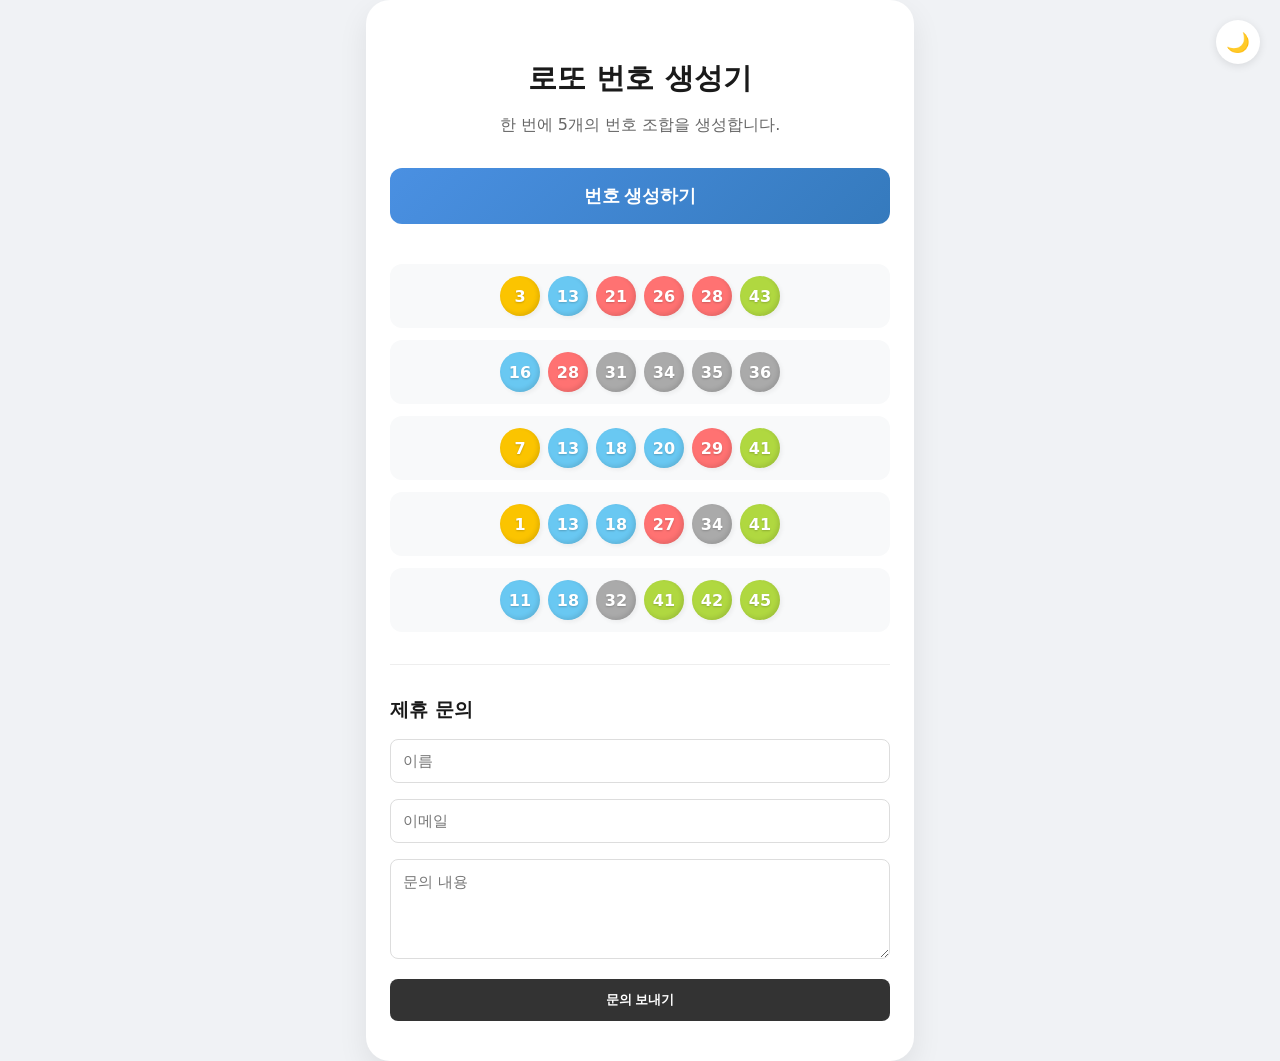
==== index.html @ d1f207fd "Add Formspree partnership inquiry form" ====
<!doctype html>
<html lang="ko">
<head>
  <meta charset="UTF-8" />
  <meta name="viewport" content="width=device-width, initial-scale=1.0" />
  <title>로또 번호 생성기</title>
  <link href='/style.css' rel='stylesheet'>
</head>
<body>
  <div class="theme-toggle">
    <button id="theme-btn" aria-label="테마 전환">
      <span class="mode-icon">🌙</span>
    </button>
  </div>
  <div class="container">
    <h1>로또 번호 생성기</h1>
    <p>한 번에 5개의 번호 조합을 생성합니다.</p>
    <button id="generate-btn">번호 생성하기</button>
    <div id="lotto-container"></div>
    <hr class="divider">
    <div class="contact-section">
      <h3>제휴 문의</h3>
      <form action="https://formspree.io/f/your-id" method="POST" id="contact-form">
        <div class="form-group">
          <input type="text" name="name" placeholder="이름" required>
        </div>
        <div class="form-group">
          <input type="email" name="_replyto" placeholder="이메일" required>
        </div>
        <div class="form-group">
          <textarea name="message" placeholder="문의 내용" required></textarea>
        </div>
        <button type="submit" id="submit-btn">문의 보내기</button>
      </form>
    </div>
  </div>
  <script defer type="text/javascript" src="/main.js"></script>
</body>
</html>
---- style.css ----
:root {
  --bg-color: #f0f2f5;
  --container-bg: #ffffff;
  --text-color: #1a1a1a;
  --sub-text-color: #666666;
  --row-bg: #f8f9fa;
  --btn-gradient: linear-gradient(135deg, #4a90e2 0%, #357abd 100%);
  --toggle-btn-bg: #ffffff;
  --toggle-btn-shadow: 0 2px 8px rgba(0,0,0,0.1);
  --input-bg: #ffffff;
  --input-border: #dddddd;
  --divider-color: #eeeeee;
}

[data-theme='dark'] {
  --bg-color: #121212;
  --container-bg: #1e1e1e;
  --text-color: #e0e0e0;
  --sub-text-color: #b0b0b0;
  --row-bg: #2a2a2a;
  --btn-gradient: linear-gradient(135deg, #3a7bd5 0%, #00d2ff 100%);
  --toggle-btn-bg: #2a2a2a;
  --toggle-btn-shadow: 0 2px 8px rgba(0,0,0,0.4);
  --input-bg: #2a2a2a;
  --input-border: #444444;
  --divider-color: #333333;
}

body {
  font-family: 'Pretendard', -apple-system, BlinkMacSystemFont, system-ui, Roboto, 'Helvetica Neue', 'Segoe UI', 'Apple SD Gothic Neo', 'Noto Sans KR', 'Malgun Gothic', sans-serif;
  background-color: var(--bg-color);
  display: flex;
  justify-content: center;
  align-items: center;
  min-height: 100vh;
  margin: 0;
  transition: background-color 0.3s ease;
}

.theme-toggle {
  position: absolute;
  top: 20px;
  right: 20px;
}

#theme-btn {
  background: var(--toggle-btn-bg);
  border: none;
  width: 44px;
  height: 44px;
  border-radius: 50%;
  cursor: pointer;
  display: flex;
  justify-content: center;
  align-items: center;
  box-shadow: var(--toggle-btn-shadow);
  font-size: 1.2rem;
  transition: transform 0.2s, background-color 0.3s;
}

#theme-btn:hover {
  transform: scale(1.1);
}

.container {
  background: var(--container-bg);
  padding: 2.5rem 1.5rem;
  border-radius: 24px;
  box-shadow: 0 12px 30px rgba(0,0,0,0.08);
  text-align: center;
  max-width: 500px;
  width: 90%;
  transition: background-color 0.3s ease;
}

h1 { 
  color: var(--text-color); 
  margin-bottom: 0.5rem; 
  font-size: 1.8rem;
  transition: color 0.3s ease;
}

p { 
  color: var(--sub-text-color); 
  margin-bottom: 2rem;
  font-size: 1rem;
  transition: color 0.3s ease;
}

#generate-btn {
  background: var(--btn-gradient);
  color: white;
  border: none;
  padding: 16px 32px;
  font-size: 1.1rem;
  font-weight: 700;
  border-radius: 12px;
  cursor: pointer;
  transition: transform 0.2s, box-shadow 0.2s, background 0.3s;
  margin-bottom: 2.5rem;
  width: 100%;
}

#generate-btn:hover { 
  transform: translateY(-2px);
  box-shadow: 0 5px 15px rgba(74, 144, 226, 0.4);
}

.lotto-row {
  display: flex;
  justify-content: center;
  gap: 8px;
  margin-bottom: 12px;
  padding: 12px;
  background: var(--row-bg);
  border-radius: 12px;
  transition: background-color 0.3s ease;
}

.ball {
  width: 40px;
  height: 40px;
  border-radius: 50%;
  display: flex;
  justify-content: center;
  align-items: center;
  color: white;
  font-weight: bold;
  font-size: 1rem;
  text-shadow: 0 1px 2px rgba(0,0,0,0.2);
  box-shadow: inset -2px -2px 4px rgba(0,0,0,0.1), 2px 2px 4px rgba(0,0,0,0.05);
}

.range-1 { background-color: #fbc400; }
.range-11 { background-color: #69c8f2; }
.range-21 { background-color: #ff7272; }
.range-31 { background-color: #aaaaaa; }
.range-41 { background-color: #b0d840; }

.divider {
  border: 0;
  height: 1px;
  background: var(--divider-color);
  margin: 2rem 0;
}

.contact-section {
  text-align: left;
}

.contact-section h3 {
  color: var(--text-color);
  margin-bottom: 1rem;
  font-size: 1.2rem;
}

.form-group {
  margin-bottom: 1rem;
}

.form-group input, 
.form-group textarea {
  width: 100%;
  padding: 12px;
  border-radius: 8px;
  border: 1px solid var(--input-border);
  background-color: var(--input-bg);
  color: var(--text-color);
  font-family: inherit;
  font-size: 0.95rem;
  box-sizing: border-box;
  transition: border-color 0.2s, background-color 0.3s;
}

.form-group input:focus, 
.form-group textarea:focus {
  outline: none;
  border-color: #4a90e2;
}

.form-group textarea {
  height: 100px;
  resize: vertical;
}

#submit-btn {
  background: #333;
  color: white;
  border: none;
  padding: 12px 24px;
  border-radius: 8px;
  font-weight: 600;
  cursor: pointer;
  width: 100%;
  transition: background 0.2s;
}

[data-theme='dark'] #submit-btn {
  background: #444;
}

#submit-btn:hover {
  background: #000;
}

[data-theme='dark'] #submit-btn:hover {
  background: #555;
}

@media (max-width: 400px) {
  .ball {
    width: 32px;
    height: 32px;
    font-size: 0.9rem;
  }
  .lotto-row {
    gap: 5px;
  }
}
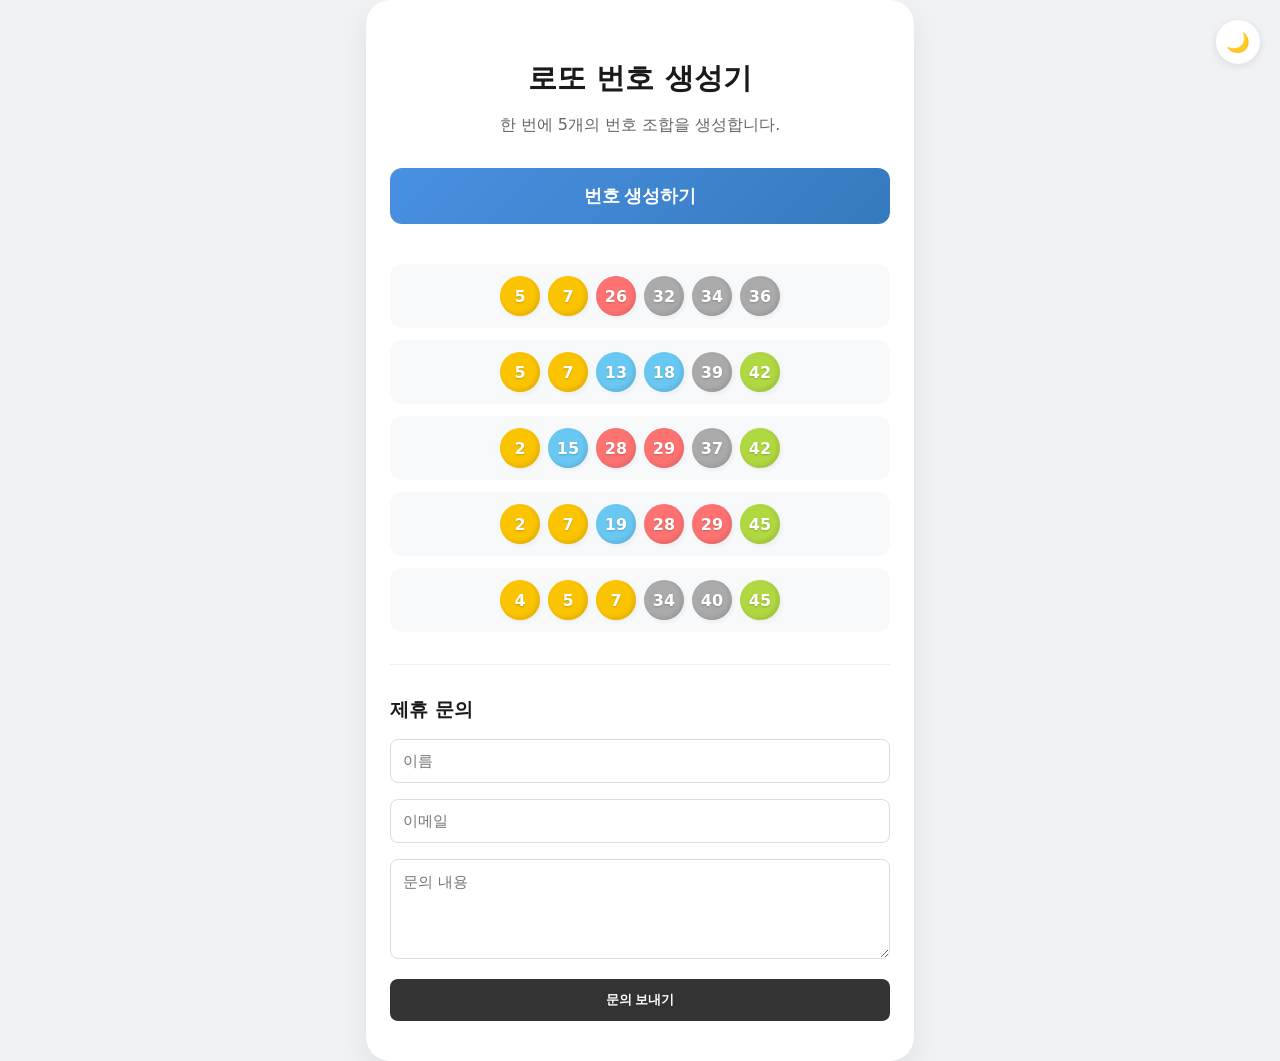
==== commit 1fbabe92: "Update Formspree endpoint URL" ====
--- a/index.html
+++ b/index.html
@@ -20,7 +20,7 @@
     <hr class="divider">
     <div class="contact-section">
       <h3>제휴 문의</h3>
-      <form action="https://formspree.io/f/your-id" method="POST" id="contact-form">
+      <form action="https://formspree.io/f/meenznyr" method="POST" id="contact-form">
         <div class="form-group">
           <input type="text" name="name" placeholder="이름" required>
         </div>
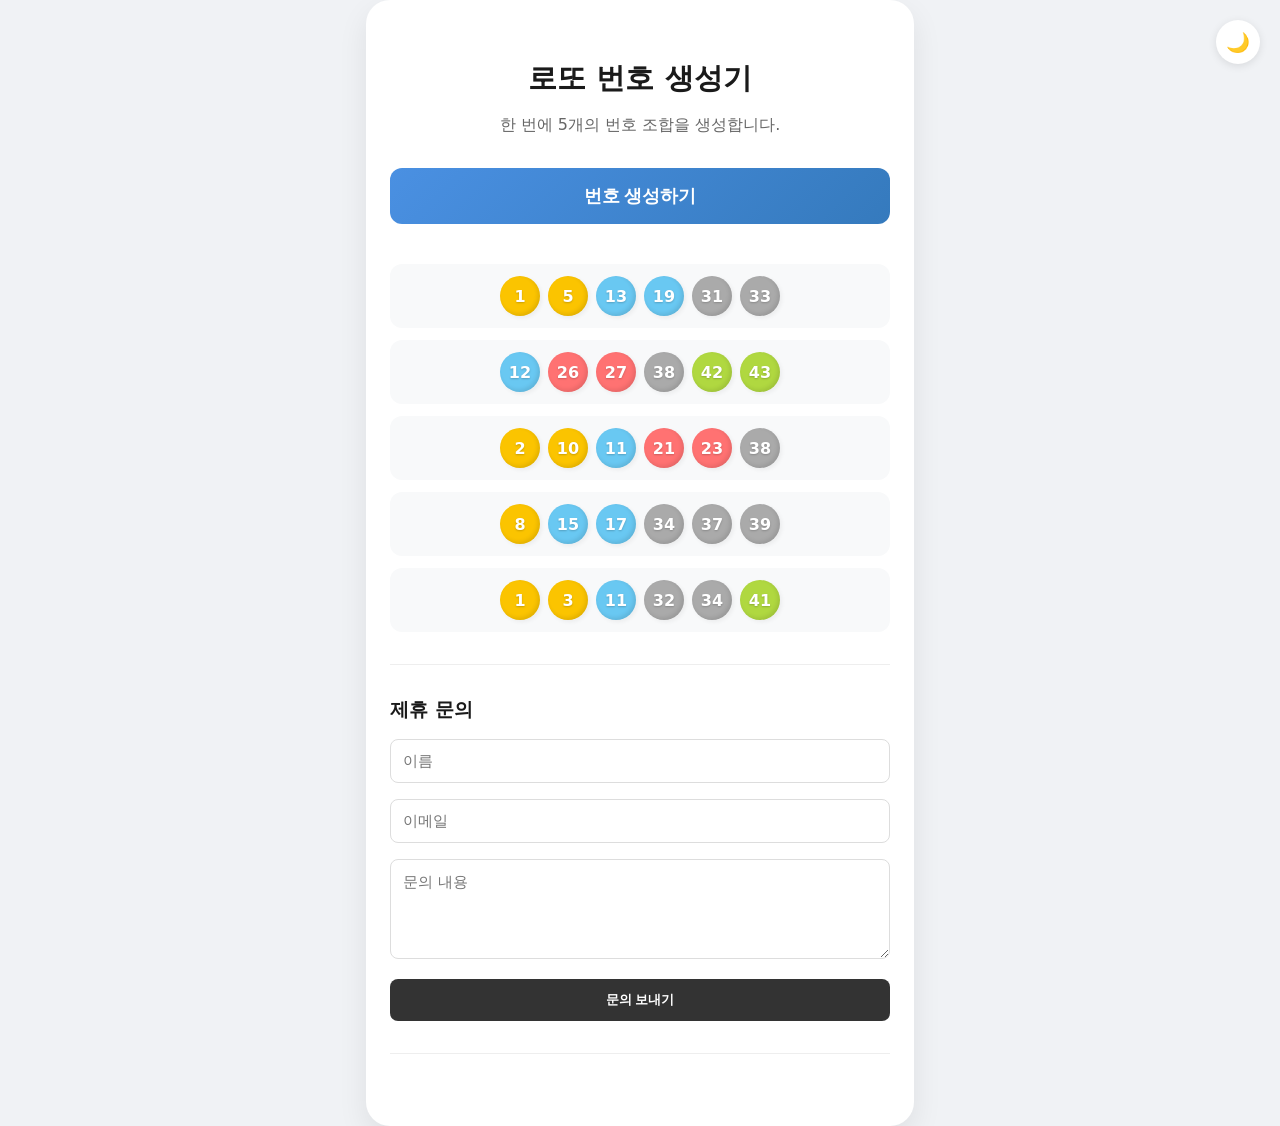
==== commit 748d7253: "feat: Disqus 댓글 기능 추가 및 GitHub Actions 자동 배포 설정" ====
--- a/index.html
+++ b/index.html
@@ -33,6 +33,8 @@
         <button type="submit" id="submit-btn">문의 보내기</button>
       </form>
     </div>
+    <hr class="divider">
+    <div id="disqus_thread"></div>
   </div>
   <script defer type="text/javascript" src="/main.js"></script>
 </body>
--- a/style.css
+++ b/style.css
@@ -207,6 +207,11 @@
   background: #555;
 }
 
+#disqus_thread {
+  margin-top: 1rem;
+  width: 100%;
+}
+
 @media (max-width: 400px) {
   .ball {
     width: 32px;
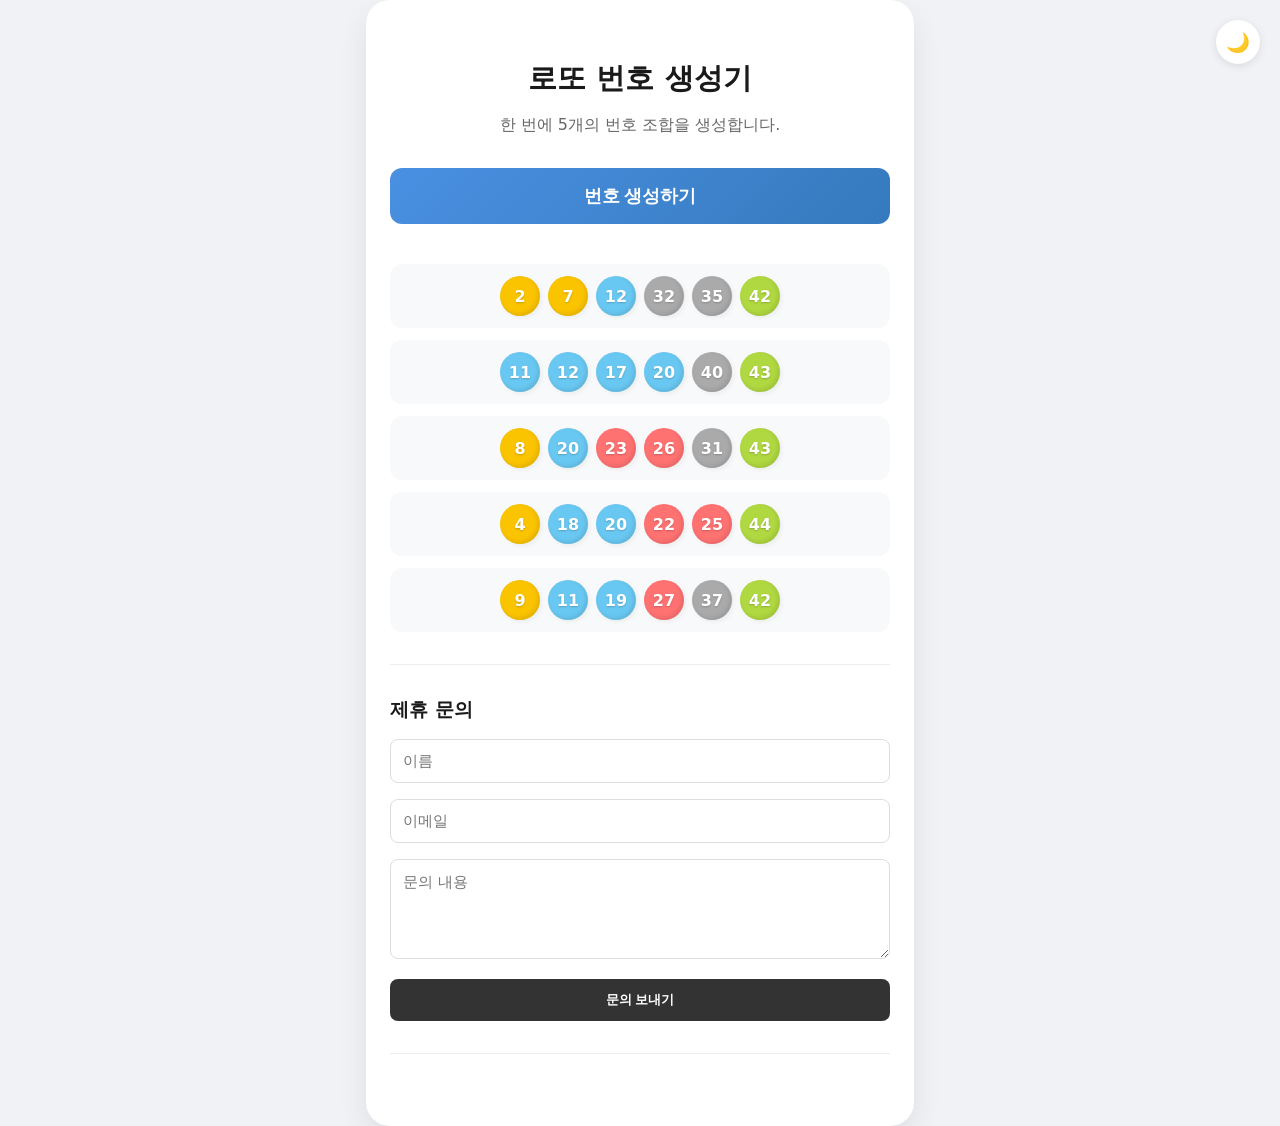
==== commit c6ce8b65: "fix: Disqus shortname 수정 및 인라인 스크립트 적용 (bong-6)" ====
--- a/index.html
+++ b/index.html
@@ -35,6 +35,24 @@
     </div>
     <hr class="divider">
     <div id="disqus_thread"></div>
+    <script>
+        /**
+        *  RECOMMENDED CONFIGURATION VARIABLES: EDIT AND UNCOMMENT THE SECTION BELOW TO INSERT DYNAMIC VALUES FROM YOUR PLATFORM OR CMS.
+        *  LEARN WHY DEFINING THESE VARIABLES IS IMPORTANT: https://disqus.com/admin/universalcode/#configuration-variables    */
+        /*
+        var disqus_config = function () {
+        this.page.url = PAGE_URL;  // Replace PAGE_URL with your page's canonical URL variable
+        this.page.identifier = PAGE_IDENTIFIER; // Replace PAGE_IDENTIFIER with your page's unique identifier variable
+        };
+        */
+        (function() { // DON'T EDIT BELOW THIS LINE
+        var d = document, s = d.createElement('script');
+        s.src = 'https://bong-6.disqus.com/embed.js';
+        s.setAttribute('data-timestamp', +new Date());
+        (d.head || d.body).appendChild(s);
+        })();
+    </script>
+    <noscript>Please enable JavaScript to view the <a href="https://disqus.com/?ref_noscript">comments powered by Disqus.</a></noscript>
   </div>
   <script defer type="text/javascript" src="/main.js"></script>
 </body>
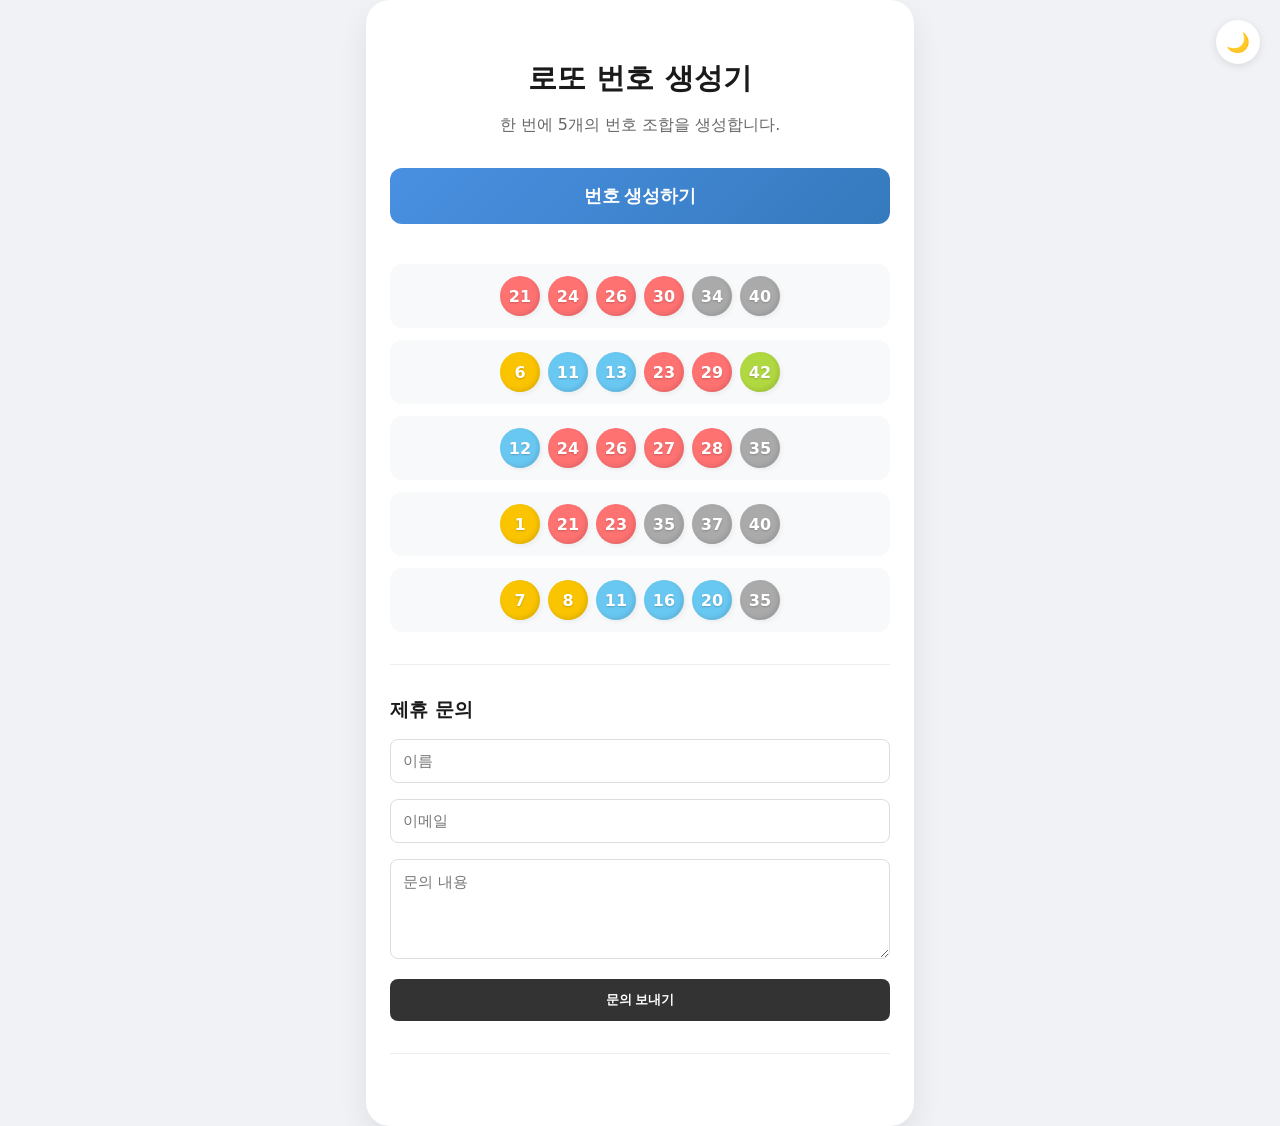
==== commit 795f8383: "feat: Google AdSense 연동 및 ads.txt 추가" ====
--- a/index.html
+++ b/index.html
@@ -3,7 +3,10 @@
 <head>
   <meta charset="UTF-8" />
   <meta name="viewport" content="width=device-width, initial-scale=1.0" />
+  <meta name="google-adsense-account" content="ca-pub-7230177709726569">
   <title>로또 번호 생성기</title>
+  <script async src="https://pagead2.googlesyndication.com/pagead/js/adsbygoogle.js?client=ca-pub-7230177709726569"
+     crossorigin="anonymous"></script>
   <link href='/style.css' rel='stylesheet'>
 </head>
 <body>
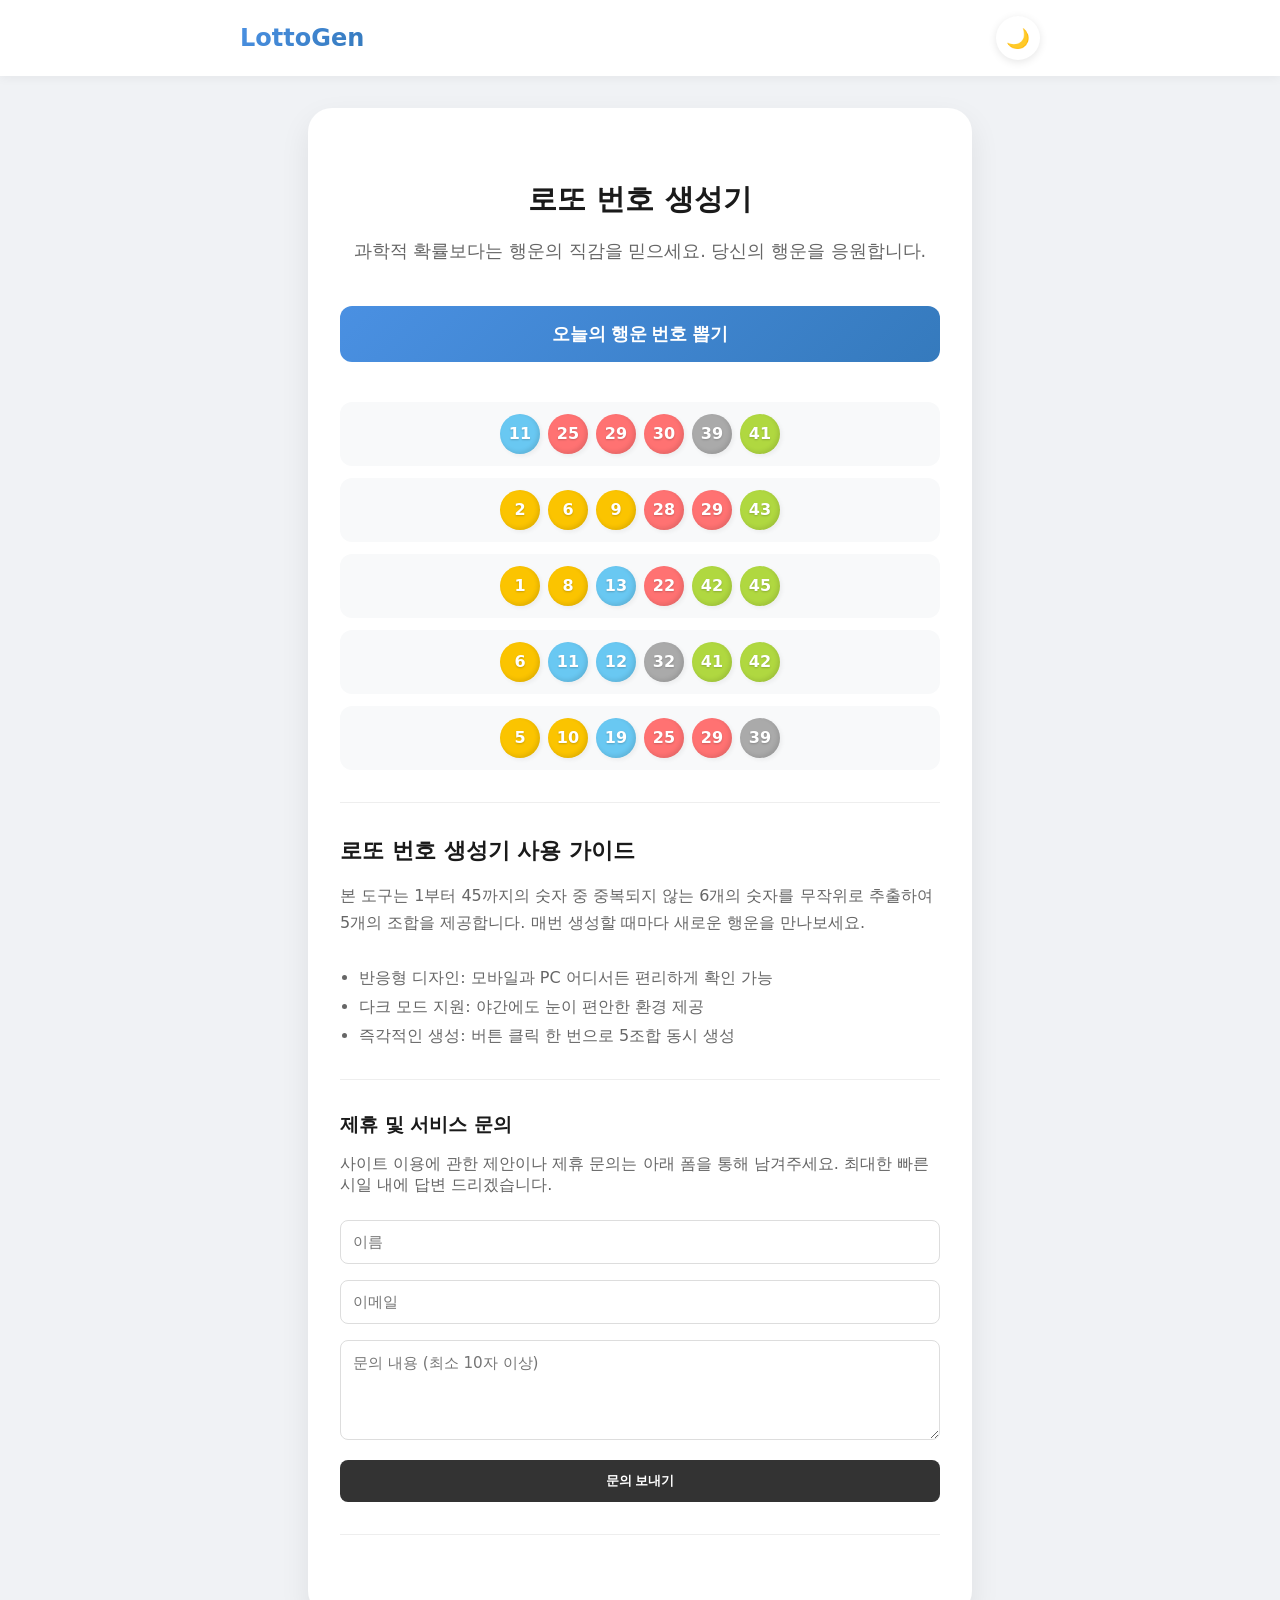
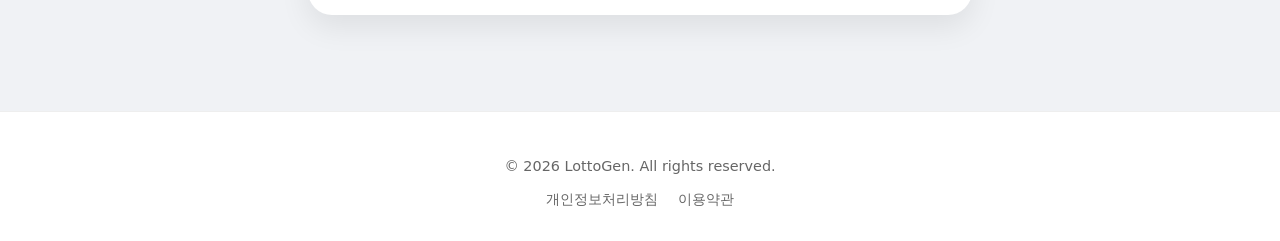
==== commit 3347d742: "style: AdSense 승인 최적화를 위한 레이아웃 개선 및 법적 고지 페이지 추가" ====
--- a/index.html
+++ b/index.html
@@ -10,19 +10,44 @@
   <link href='/style.css' rel='stylesheet'>
 </head>
 <body>
-  <div class="theme-toggle">
-    <button id="theme-btn" aria-label="테마 전환">
-      <span class="mode-icon">🌙</span>
-    </button>
-  </div>
-  <div class="container">
-    <h1>로또 번호 생성기</h1>
-    <p>한 번에 5개의 번호 조합을 생성합니다.</p>
-    <button id="generate-btn">번호 생성하기</button>
-    <div id="lotto-container"></div>
+  <header>
+    <nav class="navbar">
+      <div class="nav-container">
+        <a href="/" class="logo">LottoGen</a>
+        <div class="nav-right">
+          <button id="theme-btn" aria-label="테마 전환">
+            <span class="mode-icon">🌙</span>
+          </button>
+        </div>
+      </div>
+    </nav>
+  </header>
+
+  <main class="container">
+    <section class="hero-section">
+      <h1>로또 번호 생성기</h1>
+      <p class="subtitle">과학적 확률보다는 행운의 직감을 믿으세요. 당신의 행운을 응원합니다.</p>
+      <button id="generate-btn">오늘의 행운 번호 뽑기</button>
+      <div id="lotto-container"></div>
+    </section>
+
     <hr class="divider">
-    <div class="contact-section">
-      <h3>제휴 문의</h3>
+
+    <section class="how-to-use">
+      <h2>로또 번호 생성기 사용 가이드</h2>
+      <p>본 도구는 1부터 45까지의 숫자 중 중복되지 않는 6개의 숫자를 무작위로 추출하여 5개의 조합을 제공합니다. 매번 생성할 때마다 새로운 행운을 만나보세요.</p>
+      <ul class="feature-list">
+        <li>반응형 디자인: 모바일과 PC 어디서든 편리하게 확인 가능</li>
+        <li>다크 모드 지원: 야간에도 눈이 편안한 환경 제공</li>
+        <li>즉각적인 생성: 버튼 클릭 한 번으로 5조합 동시 생성</li>
+      </ul>
+    </section>
+
+    <hr class="divider">
+
+    <section class="contact-section">
+      <h3>제휴 및 서비스 문의</h3>
+      <p class="contact-desc">사이트 이용에 관한 제안이나 제휴 문의는 아래 폼을 통해 남겨주세요. 최대한 빠른 시일 내에 답변 드리겠습니다.</p>
       <form action="https://formspree.io/f/meenznyr" method="POST" id="contact-form">
         <div class="form-group">
           <input type="text" name="name" placeholder="이름" required>
@@ -31,32 +56,33 @@
           <input type="email" name="_replyto" placeholder="이메일" required>
         </div>
         <div class="form-group">
-          <textarea name="message" placeholder="문의 내용" required></textarea>
+          <textarea name="message" placeholder="문의 내용 (최소 10자 이상)" required minlength="10"></textarea>
         </div>
         <button type="submit" id="submit-btn">문의 보내기</button>
       </form>
-    </div>
+    </section>
+
     <hr class="divider">
     <div id="disqus_thread"></div>
     <script>
-        /**
-        *  RECOMMENDED CONFIGURATION VARIABLES: EDIT AND UNCOMMENT THE SECTION BELOW TO INSERT DYNAMIC VALUES FROM YOUR PLATFORM OR CMS.
-        *  LEARN WHY DEFINING THESE VARIABLES IS IMPORTANT: https://disqus.com/admin/universalcode/#configuration-variables    */
-        /*
-        var disqus_config = function () {
-        this.page.url = PAGE_URL;  // Replace PAGE_URL with your page's canonical URL variable
-        this.page.identifier = PAGE_IDENTIFIER; // Replace PAGE_IDENTIFIER with your page's unique identifier variable
-        };
-        */
-        (function() { // DON'T EDIT BELOW THIS LINE
+        (function() { 
         var d = document, s = d.createElement('script');
         s.src = 'https://bong-6.disqus.com/embed.js';
         s.setAttribute('data-timestamp', +new Date());
         (d.head || d.body).appendChild(s);
         })();
     </script>
-    <noscript>Please enable JavaScript to view the <a href="https://disqus.com/?ref_noscript">comments powered by Disqus.</a></noscript>
-  </div>
+  </main>
+
+  <footer class="footer">
+    <div class="footer-content">
+      <p>&copy; 2026 LottoGen. All rights reserved.</p>
+      <div class="footer-links">
+        <a href="/privacy.html">개인정보처리방침</a>
+        <a href="/terms.html">이용약관</a>
+      </div>
+    </div>
+  </footer>
   <script defer type="text/javascript" src="/main.js"></script>
 </body>
 </html>
--- a/style.css
+++ b/style.css
@@ -29,18 +29,40 @@
 body {
   font-family: 'Pretendard', -apple-system, BlinkMacSystemFont, system-ui, Roboto, 'Helvetica Neue', 'Segoe UI', 'Apple SD Gothic Neo', 'Noto Sans KR', 'Malgun Gothic', sans-serif;
   background-color: var(--bg-color);
-  display: flex;
-  justify-content: center;
+  margin: 0;
+  transition: background-color 0.3s ease;
+  min-height: 100vh;
+  display: flex;
+  flex-direction: column;
+}
+
+.navbar {
+  background: var(--container-bg);
+  box-shadow: 0 2px 10px rgba(0,0,0,0.05);
+  padding: 1rem 0;
+  position: sticky;
+  top: 0;
+  z-index: 1000;
+  transition: background-color 0.3s ease;
+}
+
+.nav-container {
+  max-width: 800px;
+  margin: 0 auto;
+  padding: 0 1.5rem;
+  display: flex;
+  justify-content: space-between;
   align-items: center;
-  min-height: 100vh;
-  margin: 0;
-  transition: background-color 0.3s ease;
-}
-
-.theme-toggle {
-  position: absolute;
-  top: 20px;
-  right: 20px;
+}
+
+.logo {
+  font-size: 1.5rem;
+  font-weight: 800;
+  color: var(--text-color);
+  text-decoration: none;
+  background: var(--btn-gradient);
+  -webkit-background-clip: text;
+  -webkit-text-fill-color: transparent;
 }
 
 #theme-btn {
@@ -64,13 +86,15 @@
 
 .container {
   background: var(--container-bg);
-  padding: 2.5rem 1.5rem;
+  padding: 3rem 2rem;
   border-radius: 24px;
   box-shadow: 0 12px 30px rgba(0,0,0,0.08);
+  max-width: 600px;
+  width: 90%;
+  margin: 2rem auto;
   text-align: center;
-  max-width: 500px;
-  width: 90%;
-  transition: background-color 0.3s ease;
+  transition: background-color 0.3s ease;
+  flex: 1;
 }
 
 h1 { 
@@ -85,6 +109,12 @@
   margin-bottom: 2rem;
   font-size: 1rem;
   transition: color 0.3s ease;
+}
+
+.subtitle {
+  font-size: 1.1rem;
+  line-height: 1.6;
+  margin-bottom: 2.5rem;
 }
 
 #generate-btn {
@@ -144,6 +174,32 @@
   margin: 2rem 0;
 }
 
+.how-to-use {
+  text-align: left;
+}
+
+.how-to-use h2 {
+  color: var(--text-color);
+  font-size: 1.4rem;
+  margin-bottom: 1rem;
+}
+
+.how-to-use p {
+  text-align: left;
+  line-height: 1.7;
+}
+
+.feature-list {
+  text-align: left;
+  color: var(--sub-text-color);
+  padding-left: 1.2rem;
+  margin-top: 1rem;
+}
+
+.feature-list li {
+  margin-bottom: 0.5rem;
+}
+
 .contact-section {
   text-align: left;
 }
@@ -152,6 +208,11 @@
   color: var(--text-color);
   margin-bottom: 1rem;
   font-size: 1.2rem;
+}
+
+.contact-desc {
+  margin-bottom: 1.5rem;
+  text-align: left;
 }
 
 .form-group {
@@ -212,6 +273,50 @@
   width: 100%;
 }
 
+.footer {
+  background: var(--container-bg);
+  padding: 2rem 0;
+  margin-top: 4rem;
+  border-top: 1px solid var(--divider-color);
+  transition: background-color 0.3s ease;
+}
+
+.footer-content {
+  max-width: 800px;
+  margin: 0 auto;
+  padding: 0 1.5rem;
+  text-align: center;
+}
+
+.footer p {
+  margin-bottom: 1rem;
+  font-size: 0.9rem;
+}
+
+.footer-links {
+  display: flex;
+  justify-content: center;
+  gap: 20px;
+}
+
+.footer-links a {
+  color: var(--sub-text-color);
+  text-decoration: none;
+  font-size: 0.9rem;
+}
+
+.footer-links a:hover {
+  color: var(--text-color);
+  text-decoration: underline;
+}
+
+@media (max-width: 600px) {
+  .container {
+    padding: 2rem 1.2rem;
+    margin: 1rem auto;
+  }
+}
+
 @media (max-width: 400px) {
   .ball {
     width: 32px;
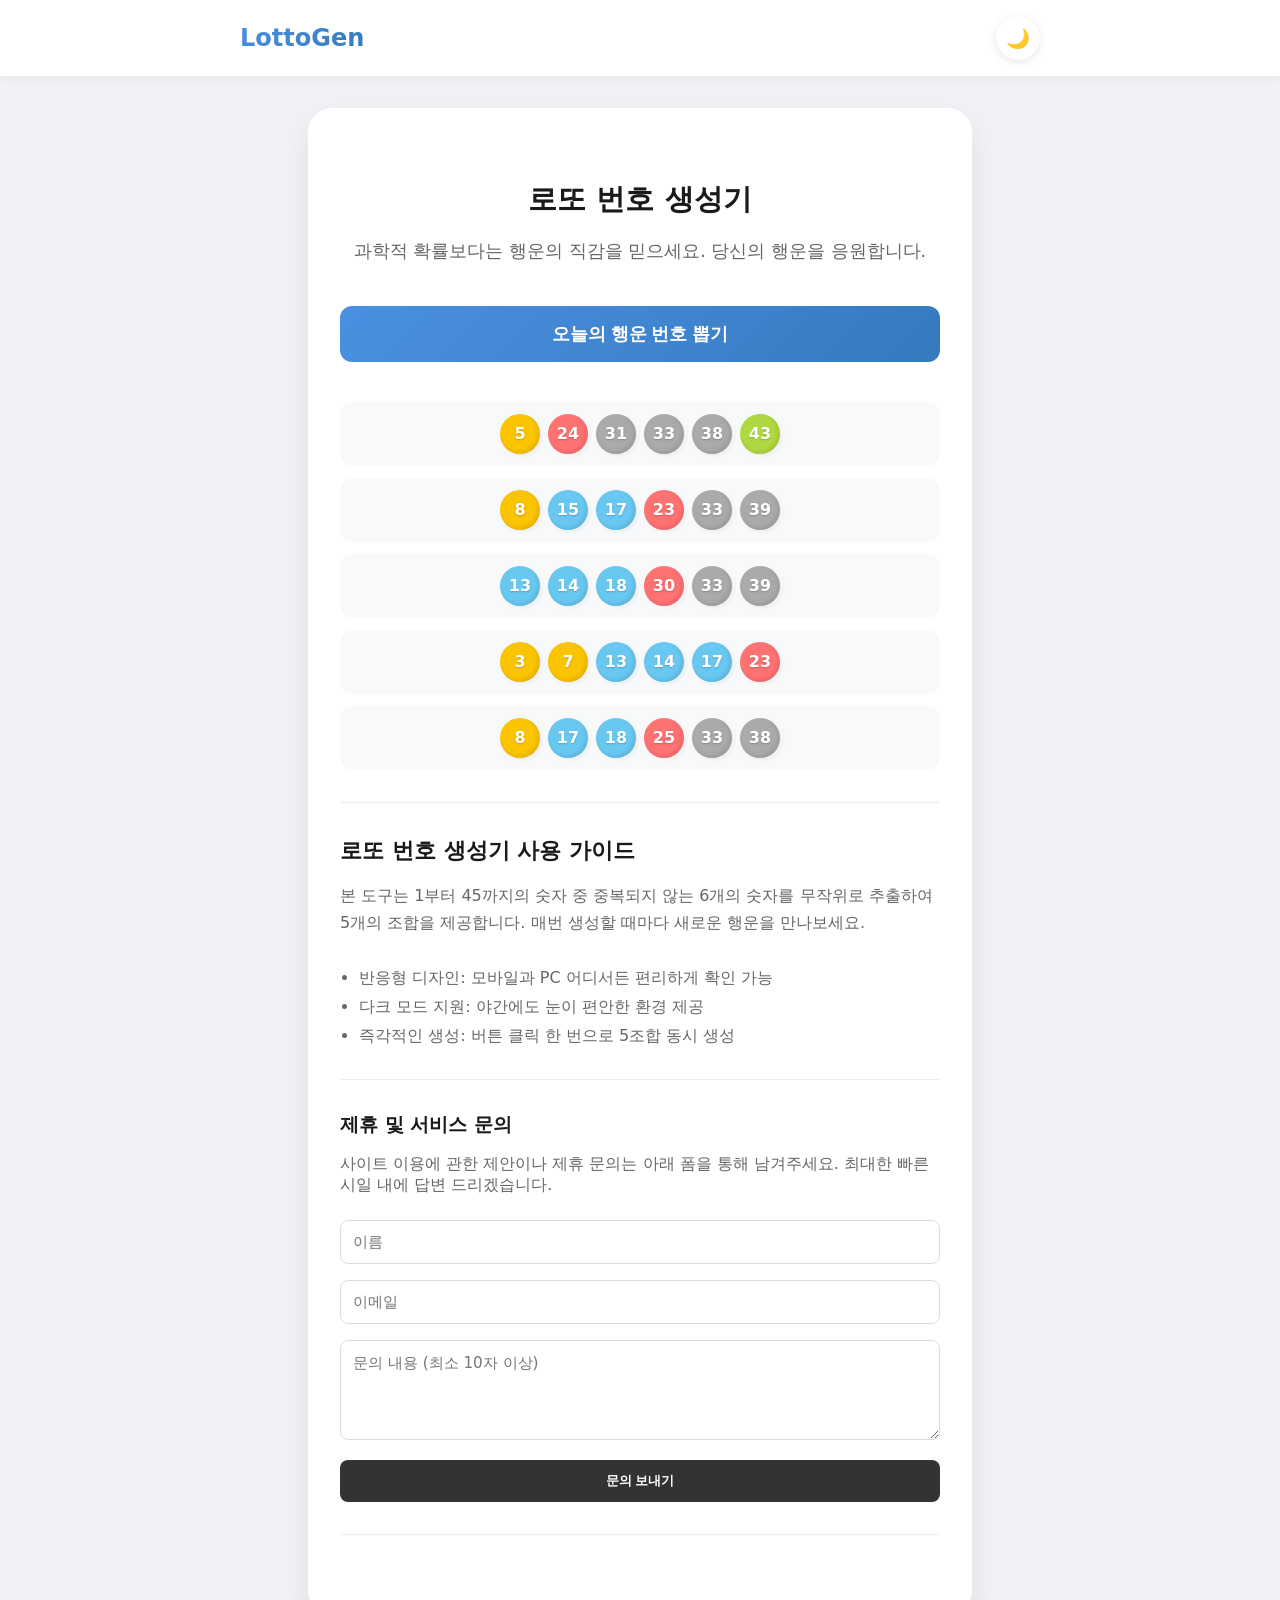
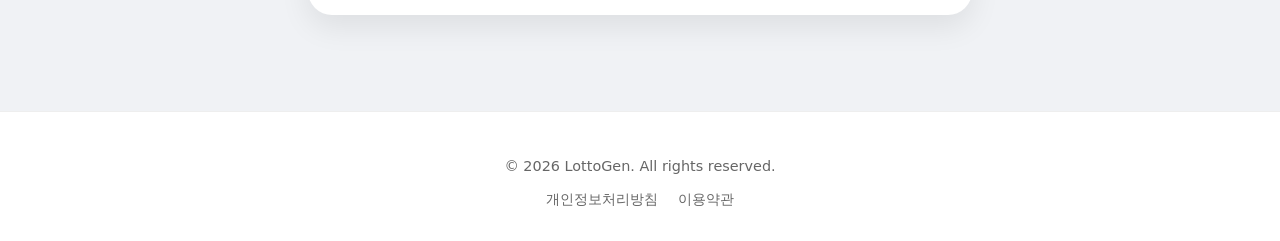
==== commit 594164a4: "feat: Google Analytics (gtag.js) 전 페이지 적용 및 문서 구조 개선" ====
--- a/index.html
+++ b/index.html
@@ -7,6 +7,15 @@
   <title>로또 번호 생성기</title>
   <script async src="https://pagead2.googlesyndication.com/pagead/js/adsbygoogle.js?client=ca-pub-7230177709726569"
      crossorigin="anonymous"></script>
+  <!-- Google tag (gtag.js) -->
+  <script async src="https://www.googletagmanager.com/gtag/js?id=G-WGDGPVDKD7"></script>
+  <script>
+    window.dataLayer = window.dataLayer || [];
+    function gtag(){dataLayer.push(arguments);}
+    gtag('js', new Date());
+
+    gtag('config', 'G-WGDGPVDKD7');
+  </script>
   <link href='/style.css' rel='stylesheet'>
 </head>
 <body>
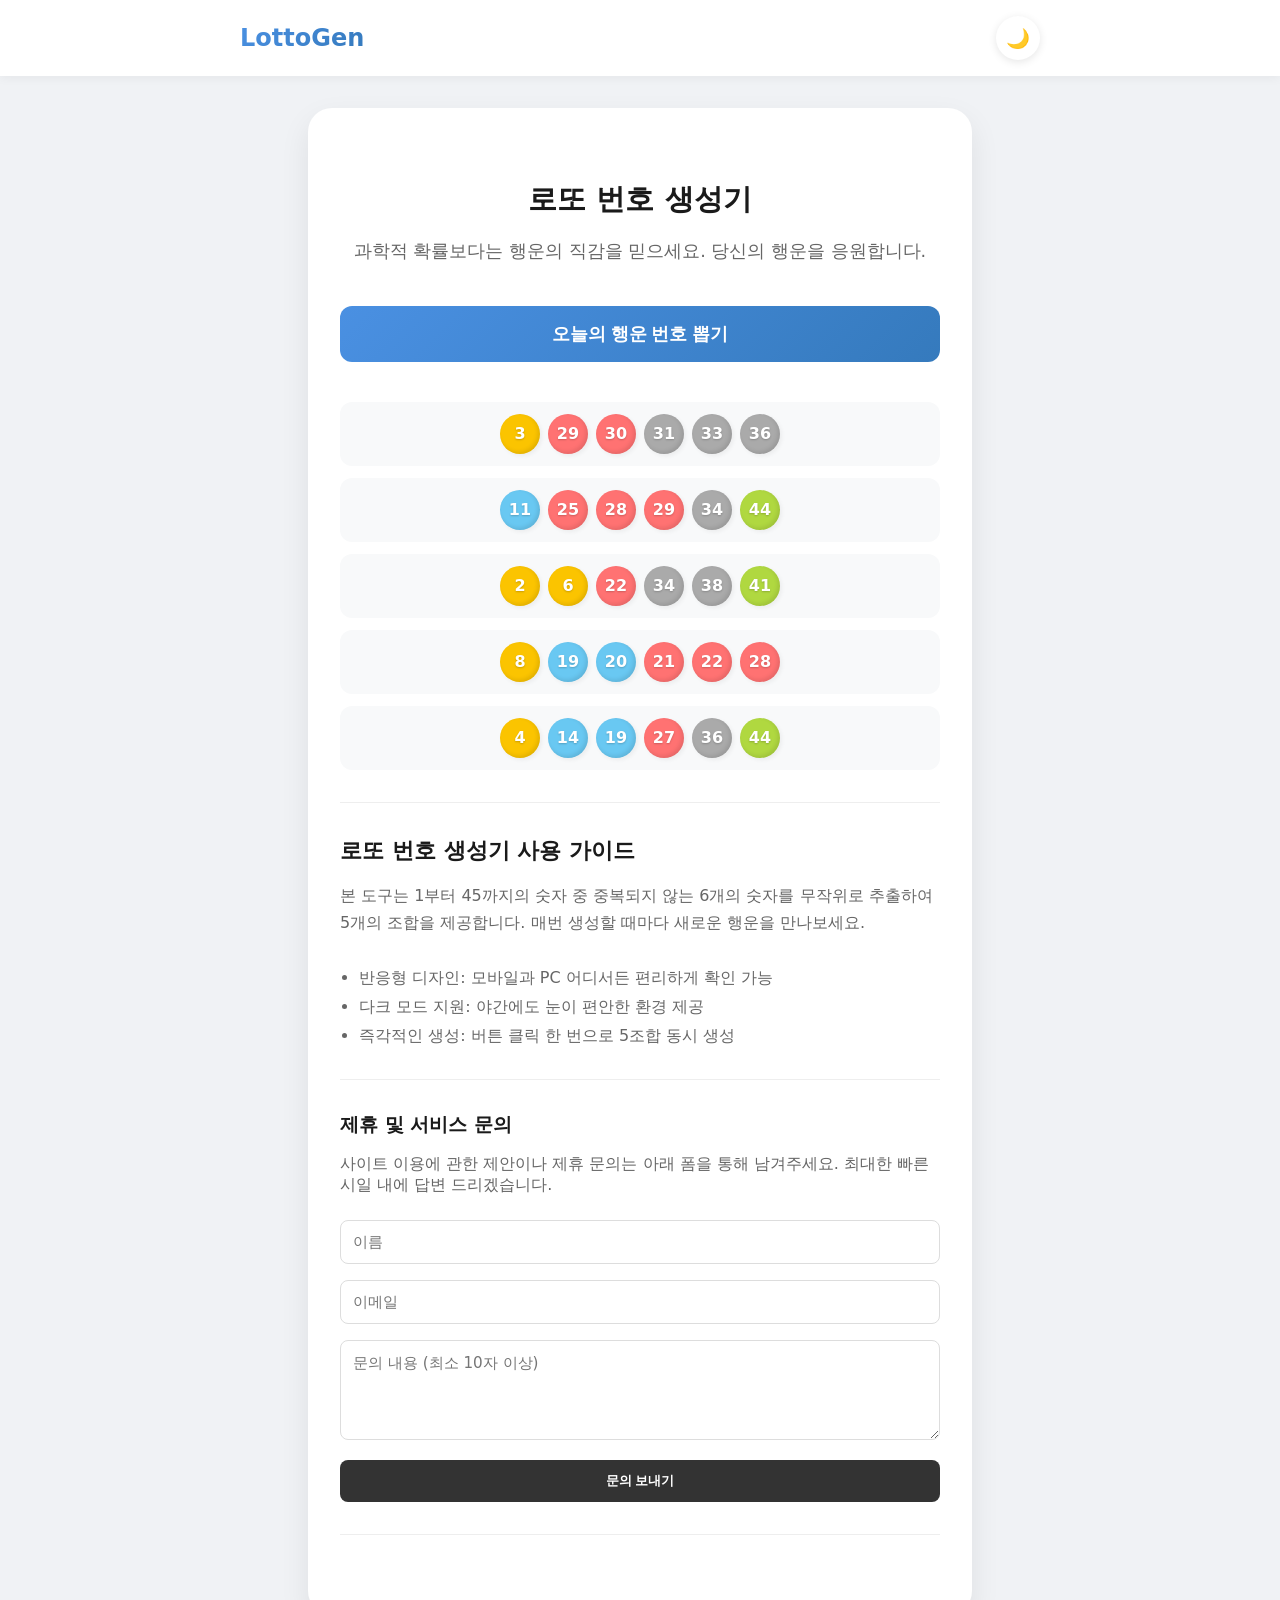
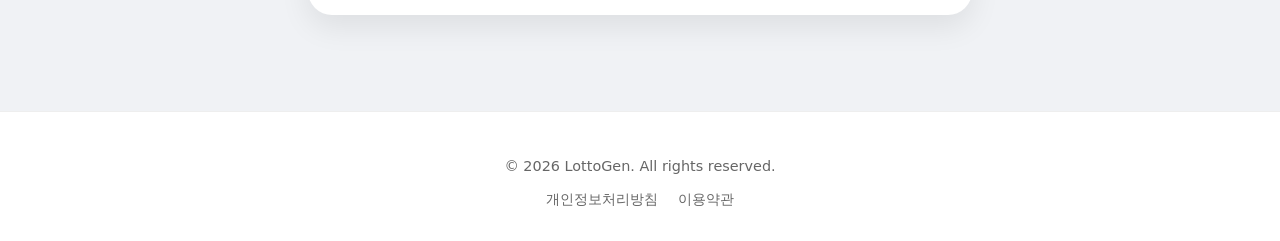
==== commit 5a1ce918: "feat: Microsoft Clarity 추적 코드 전 페이지 추가" ====
--- a/index.html
+++ b/index.html
@@ -15,6 +15,13 @@
     gtag('js', new Date());
 
     gtag('config', 'G-WGDGPVDKD7');
+  </script>
+  <script type="text/javascript">
+    (function(c,l,a,r,i,t,y){
+        c[a]=c[a]||function(){(c[a].q=c[a].q||[]).push(arguments)};
+        t=l.createElement(r);t.async=1;t.src="https://www.clarity.ms/tag/"+i;
+        y=l.getElementsByTagName(r)[0];y.parentNode.insertBefore(t,y);
+    })(window, document, "clarity", "script", "wns5ivc8nj");
   </script>
   <link href='/style.css' rel='stylesheet'>
 </head>
